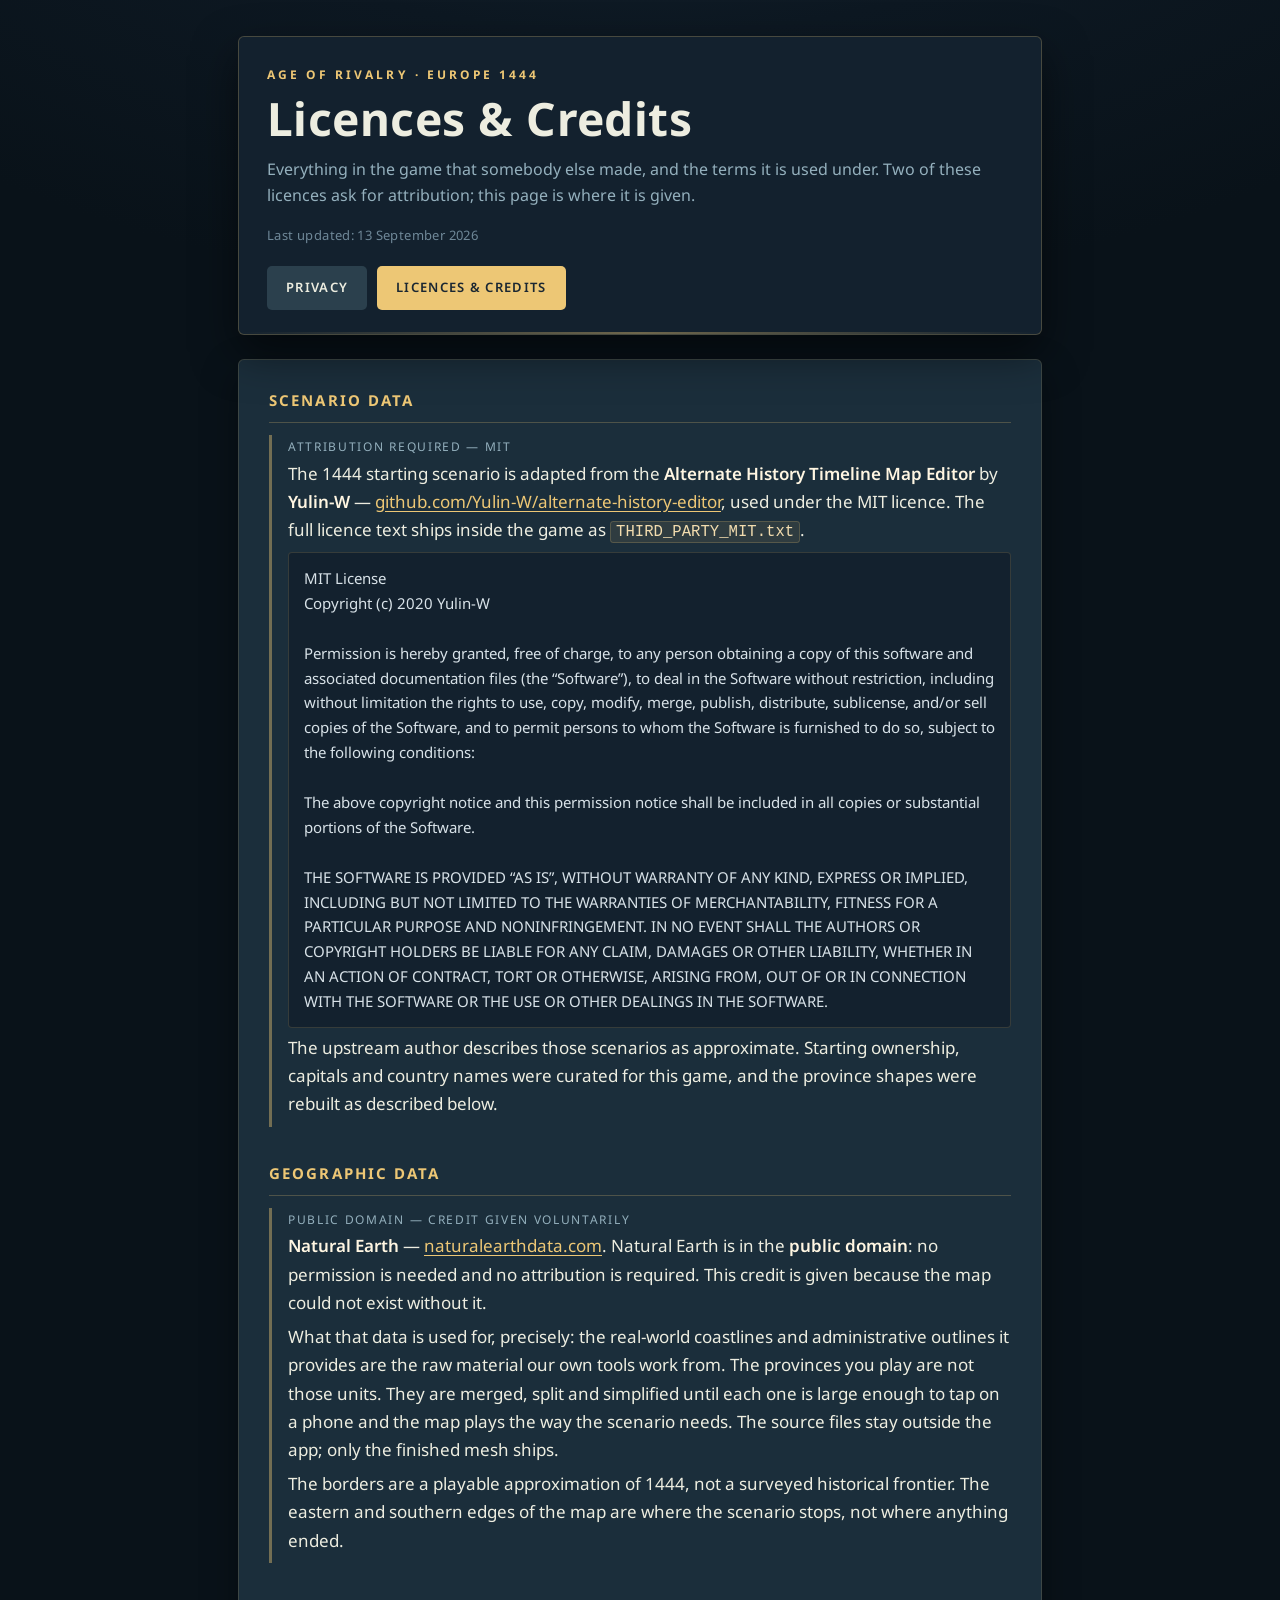
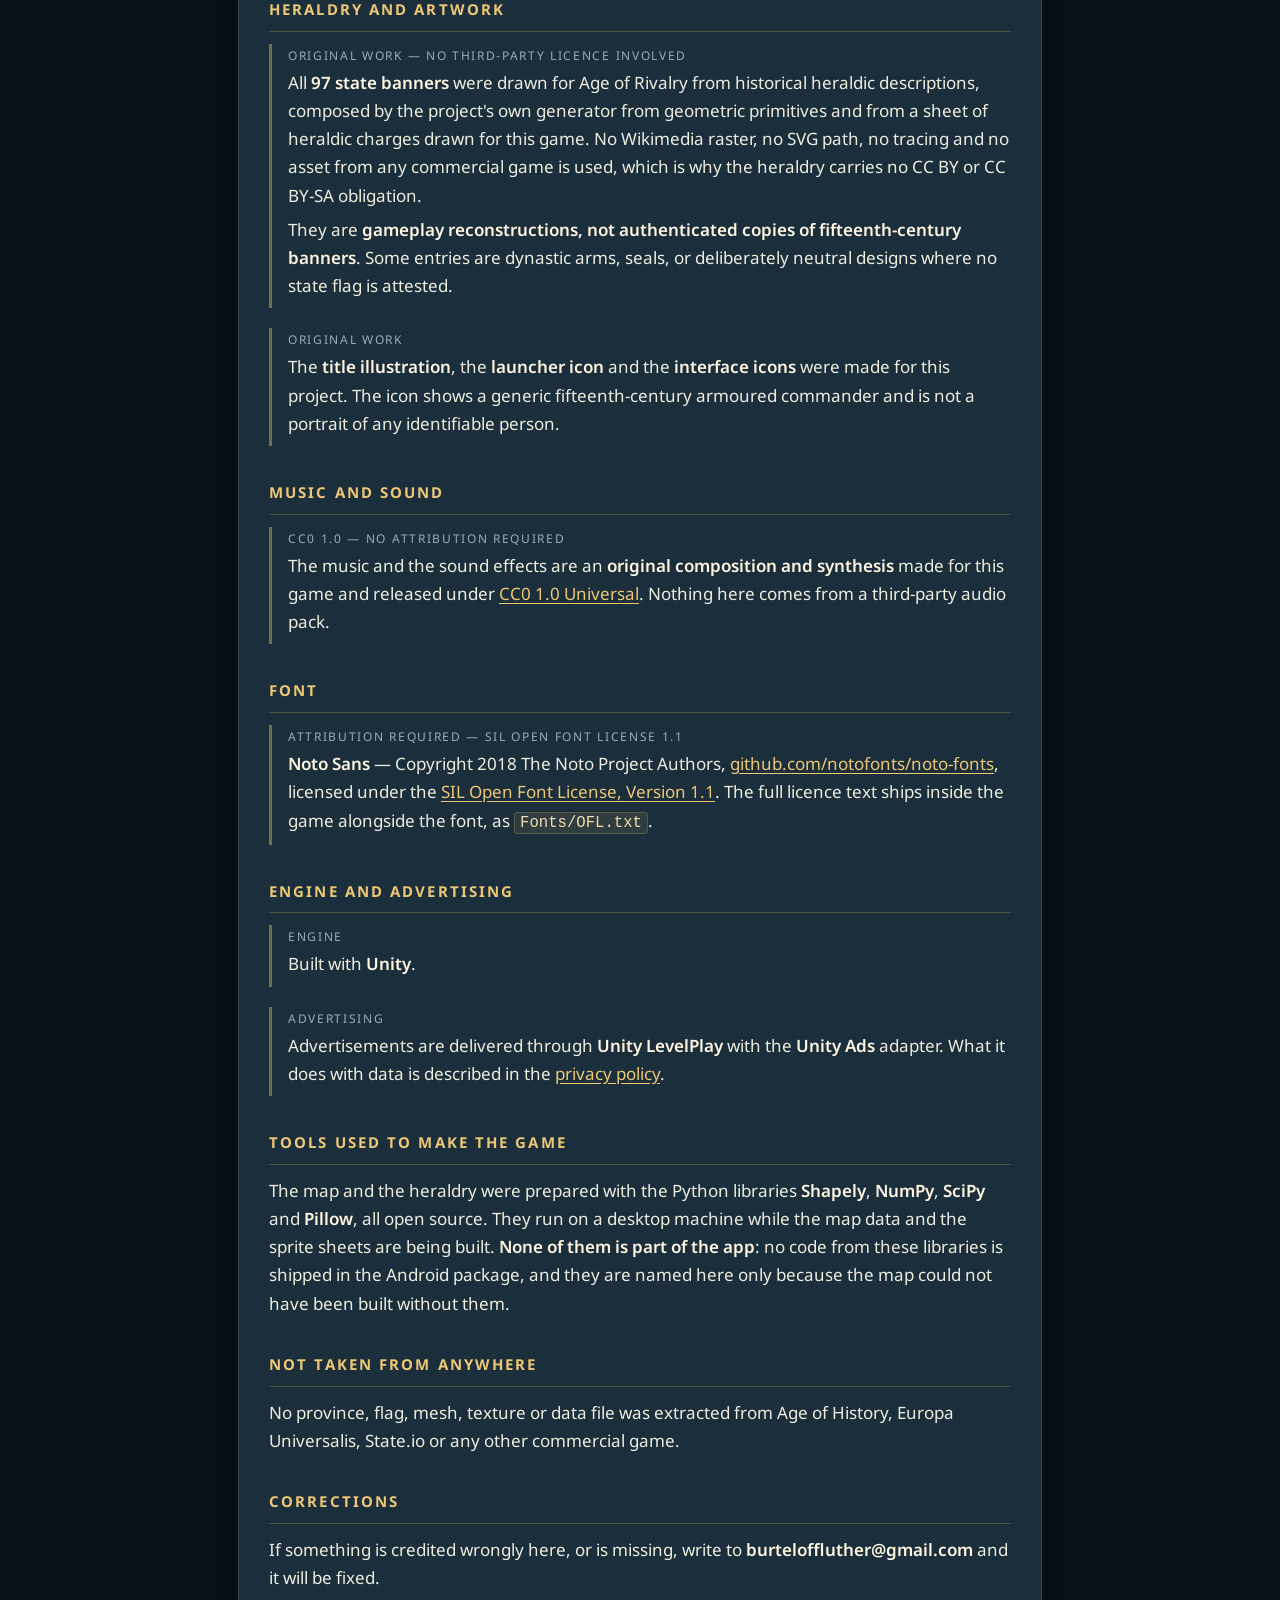
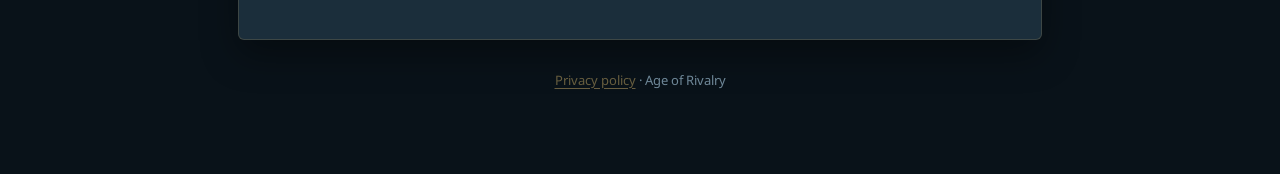
==== licenses.html @ c4c63374 "Политика конфиденциальности и лицензии Age of Rivalry Статический сайт для ссылки из Play Console и " ====
<!doctype html>
<html lang="en">
<head>
  <meta charset="utf-8" />
  <meta name="viewport" content="width=device-width,initial-scale=1" />
  <title>Age of Rivalry — Licences &amp; Credits</title>
  <meta name="description" content="Third-party data, fonts and software used in Age of Rivalry, with their licences." />
  <link rel="stylesheet" href="styles.css" />
</head>
<body>
  <main class="container">
    <header class="plate">
      <p class="eyebrow">Age of Rivalry · Europe 1444</p>
      <h1>Licences &amp; Credits</h1>
      <p class="lead">Everything in the game that somebody else made, and the terms it is used under. Two of these licences ask for attribution; this page is where it is given.</p>
      <p class="stamp">Last updated: 13 September 2026</p>
      <nav class="nav">
        <a href="index.html">Privacy</a>
        <a href="licenses.html" aria-current="page">Licences &amp; credits</a>
      </nav>
    </header>

    <section class="panel">
      <h2>Scenario data</h2>
      <div class="credit">
        <p class="what">Attribution required — MIT</p>
        <p>The 1444 starting scenario is adapted from the <strong>Alternate History Timeline Map Editor</strong> by <strong>Yulin-W</strong> — <a href="https://github.com/Yulin-W/alternate-history-editor" rel="noopener">github.com/Yulin-W/alternate-history-editor</a>, used under the MIT licence. The full licence text ships inside the game as <code>THIRD_PARTY_MIT.txt</code>.</p>
        <p class="quote">MIT License<br />Copyright (c) 2020 Yulin-W<br /><br />Permission is hereby granted, free of charge, to any person obtaining a copy of this software and associated documentation files (the “Software”), to deal in the Software without restriction, including without limitation the rights to use, copy, modify, merge, publish, distribute, sublicense, and/or sell copies of the Software, and to permit persons to whom the Software is furnished to do so, subject to the following conditions:<br /><br />The above copyright notice and this permission notice shall be included in all copies or substantial portions of the Software.<br /><br />THE SOFTWARE IS PROVIDED “AS IS”, WITHOUT WARRANTY OF ANY KIND, EXPRESS OR IMPLIED, INCLUDING BUT NOT LIMITED TO THE WARRANTIES OF MERCHANTABILITY, FITNESS FOR A PARTICULAR PURPOSE AND NONINFRINGEMENT. IN NO EVENT SHALL THE AUTHORS OR COPYRIGHT HOLDERS BE LIABLE FOR ANY CLAIM, DAMAGES OR OTHER LIABILITY, WHETHER IN AN ACTION OF CONTRACT, TORT OR OTHERWISE, ARISING FROM, OUT OF OR IN CONNECTION WITH THE SOFTWARE OR THE USE OR OTHER DEALINGS IN THE SOFTWARE.</p>
        <p>The upstream author describes those scenarios as approximate. Starting ownership, capitals and country names were curated for this game, and the province shapes were rebuilt as described below.</p>
      </div>

      <h2>Geographic data</h2>
      <div class="credit">
        <p class="what">Public domain — credit given voluntarily</p>
        <p><strong>Natural Earth</strong> — <a href="https://www.naturalearthdata.com/" rel="noopener">naturalearthdata.com</a>. Natural Earth is in the <strong>public domain</strong>: no permission is needed and no attribution is required. This credit is given because the map could not exist without it.</p>
        <p>What that data is used for, precisely: the real-world coastlines and administrative outlines it provides are the raw material our own tools work from. The provinces you play are not those units. They are merged, split and simplified until each one is large enough to tap on a phone and the map plays the way the scenario needs. The source files stay outside the app; only the finished mesh ships.</p>
        <p>The borders are a playable approximation of 1444, not a surveyed historical frontier. The eastern and southern edges of the map are where the scenario stops, not where anything ended.</p>
      </div>

      <h2>Heraldry and artwork</h2>
      <div class="credit">
        <p class="what">Original work — no third-party licence involved</p>
        <p>All <strong>97 state banners</strong> were drawn for Age of Rivalry from historical heraldic descriptions, composed by the project's own generator from geometric primitives and from a sheet of heraldic charges drawn for this game. No Wikimedia raster, no SVG path, no tracing and no asset from any commercial game is used, which is why the heraldry carries no CC BY or CC BY-SA obligation.</p>
        <p>They are <strong>gameplay reconstructions, not authenticated copies of fifteenth-century banners</strong>. Some entries are dynastic arms, seals, or deliberately neutral designs where no state flag is attested.</p>
      </div>
      <div class="credit">
        <p class="what">Original work</p>
        <p>The <strong>title illustration</strong>, the <strong>launcher icon</strong> and the <strong>interface icons</strong> were made for this project. The icon shows a generic fifteenth-century armoured commander and is not a portrait of any identifiable person.</p>
      </div>

      <h2>Music and sound</h2>
      <div class="credit">
        <p class="what">CC0 1.0 — no attribution required</p>
        <p>The music and the sound effects are an <strong>original composition and synthesis</strong> made for this game and released under <a href="https://creativecommons.org/publicdomain/zero/1.0/" rel="noopener">CC0 1.0 Universal</a>. Nothing here comes from a third-party audio pack.</p>
      </div>

      <h2>Font</h2>
      <div class="credit">
        <p class="what">Attribution required — SIL Open Font License 1.1</p>
        <p><strong>Noto Sans</strong> — Copyright 2018 The Noto Project Authors, <a href="https://github.com/notofonts/noto-fonts" rel="noopener">github.com/notofonts/noto-fonts</a>, licensed under the <a href="https://openfontlicense.org/" rel="noopener">SIL Open Font License, Version 1.1</a>. The full licence text ships inside the game alongside the font, as <code>Fonts/OFL.txt</code>.</p>
      </div>

      <h2>Engine and advertising</h2>
      <div class="credit">
        <p class="what">Engine</p>
        <p>Built with <strong>Unity</strong>.</p>
      </div>
      <div class="credit">
        <p class="what">Advertising</p>
        <p>Advertisements are delivered through <strong>Unity LevelPlay</strong> with the <strong>Unity Ads</strong> adapter. What it does with data is described in the <a href="index.html">privacy policy</a>.</p>
      </div>

      <h2>Tools used to make the game</h2>
      <p>The map and the heraldry were prepared with the Python libraries <strong>Shapely</strong>, <strong>NumPy</strong>, <strong>SciPy</strong> and <strong>Pillow</strong>, all open source. They run on a desktop machine while the map data and the sprite sheets are being built. <strong>None of them is part of the app</strong>: no code from these libraries is shipped in the Android package, and they are named here only because the map could not have been built without them.</p>

      <h2>Not taken from anywhere</h2>
      <p>No province, flag, mesh, texture or data file was extracted from Age of History, Europa Universalis, State.io or any other commercial game.</p>

      <h2>Corrections</h2>
      <p>If something is credited wrongly here, or is missing, write to <strong>burteloffluther@gmail.com</strong> and it will be fixed.</p>
    </section>

    <footer>
      <p><a href="index.html">Privacy policy</a> · Age of Rivalry</p>
    </footer>
  </main>
</body>
</html>
---- styles.css ----
/* Age of Rivalry — legal pages.
   The game is a dark slate interface over a political map, with gold used only
   for headings and emphasis. These pages use the same three values, taken from
   UIFactory: Ink #13212E, Panel #1B2E3B, Gold #EDC775. */

@import url("https://fonts.googleapis.com/css2?family=Noto+Sans:wght@400;500;600;700&display=swap");

:root {
  --ground: #0d1822;
  --ground-deep: #091219;
  --ink: #13212e;
  --panel: #1b2e3b;
  --raised: #2b404d;
  --text: #edede0;
  --muted: #94b0bd;
  --gold: #edc775;
  --gold-dim: rgba(237, 199, 117, 0.42);
  --gold-line: rgba(237, 199, 117, 0.24);
}

* { box-sizing: border-box; }

html { -webkit-text-size-adjust: 100%; }

body {
  margin: 0;
  background:
    radial-gradient(1100px 640px at 50% -10%, #1a2c3a 0%, var(--ground) 58%, var(--ground-deep) 100%);
  color: var(--text);
  font-family: "Noto Sans", "Segoe UI", system-ui, sans-serif;
  line-height: 1.66;
  font-size: 17px;
}

.container {
  max-width: 840px;
  margin: 0 auto;
  padding: 36px 18px 72px;
}

/* --- the header plate, the game's title block ----------------------------- */

.plate {
  background: var(--ink);
  border: 1px solid var(--gold-line);
  border-radius: 6px;
  padding: 28px 28px 24px;
  margin-bottom: 24px;
  box-shadow: 0 18px 44px rgba(0, 0, 0, 0.5);
  position: relative;
}

.plate::after {
  content: "";
  position: absolute;
  left: 0;
  right: 0;
  bottom: 0;
  height: 2px;
  border-radius: 0 0 6px 6px;
  background: linear-gradient(90deg, transparent, var(--gold-dim), transparent);
}

.eyebrow {
  margin: 0 0 8px;
  letter-spacing: 0.26em;
  text-transform: uppercase;
  font-size: 12px;
  font-weight: 700;
  color: var(--gold);
}

.plate h1 {
  margin: 0 0 12px;
  font-weight: 700;
  font-size: clamp(30px, 6.4vw, 46px);
  line-height: 1.1;
  letter-spacing: 0.01em;
  color: var(--text);
}

.lead { margin: 0; color: var(--muted); font-size: 16px; }

.stamp {
  margin: 16px 0 0;
  font-size: 13px;
  color: #6f8898;
  letter-spacing: 0.03em;
}

/* --- the panels the text sits on ------------------------------------------ */

.panel {
  background: var(--panel);
  border: 1px solid rgba(237, 199, 117, 0.16);
  border-radius: 6px;
  padding: 28px 30px 32px;
  box-shadow: 0 14px 36px rgba(0, 0, 0, 0.38);
}

.panel + .panel { margin-top: 22px; }

h2 {
  font-weight: 700;
  font-size: 15px;
  letter-spacing: 0.14em;
  text-transform: uppercase;
  margin: 34px 0 12px;
  padding-bottom: 9px;
  border-bottom: 1px solid var(--gold-line);
  color: var(--gold);
}

.panel > h2:first-child { margin-top: 0; }

h3 { font-size: 17px; margin: 22px 0 6px; color: var(--text); }

p { margin: 0 0 14px; }

ul { margin: 0 0 16px; padding-left: 22px; }

li { margin-bottom: 8px; }

strong { color: #fff6e2; font-weight: 600; }

code {
  font-family: ui-monospace, "Cascadia Mono", Consolas, monospace;
  font-size: 0.92em;
  background: rgba(237, 199, 117, 0.09);
  border: 1px solid rgba(237, 199, 117, 0.2);
  border-radius: 3px;
  padding: 1px 5px;
  color: #f2dcae;
}

a { color: var(--gold); text-underline-offset: 3px; }

a:hover { color: #fbe0a8; }

/* --- credit entries ------------------------------------------------------- */

.credit {
  border-left: 3px solid var(--gold-dim);
  padding: 2px 0 2px 16px;
  margin: 0 0 20px;
}

.credit p { margin: 0 0 6px; }

.credit .what {
  font-size: 12px;
  letter-spacing: 0.14em;
  text-transform: uppercase;
  color: var(--muted);
  margin-bottom: 3px;
}

.quote {
  background: var(--ink);
  border: 1px solid rgba(237, 199, 117, 0.16);
  border-radius: 4px;
  padding: 13px 15px;
  font-size: 15px;
  color: #d8e2e8;
  margin: 0 0 12px;
}

/* --- links between the two pages, styled as the game's buttons ------------ */

.nav { display: flex; flex-wrap: wrap; gap: 10px; margin-top: 20px; }

.nav a {
  font-size: 13px;
  font-weight: 600;
  letter-spacing: 0.1em;
  text-transform: uppercase;
  text-decoration: none;
  color: var(--text);
  background: var(--raised);
  border: 1px solid transparent;
  border-radius: 5px;
  padding: 10px 18px;
}

.nav a:hover { background: #35505f; }

.nav a[aria-current="page"] {
  background: var(--gold);
  color: #1a2732;
}

footer {
  margin-top: 30px;
  text-align: center;
  color: #6f8898;
  font-size: 13px;
}

footer a { color: var(--gold-dim); }

footer a:hover { color: var(--gold); }

@media (max-width: 560px) {
  body { font-size: 16px; }
  .panel { padding: 22px 18px 26px; }
  .plate { padding: 22px 18px 20px; }
}
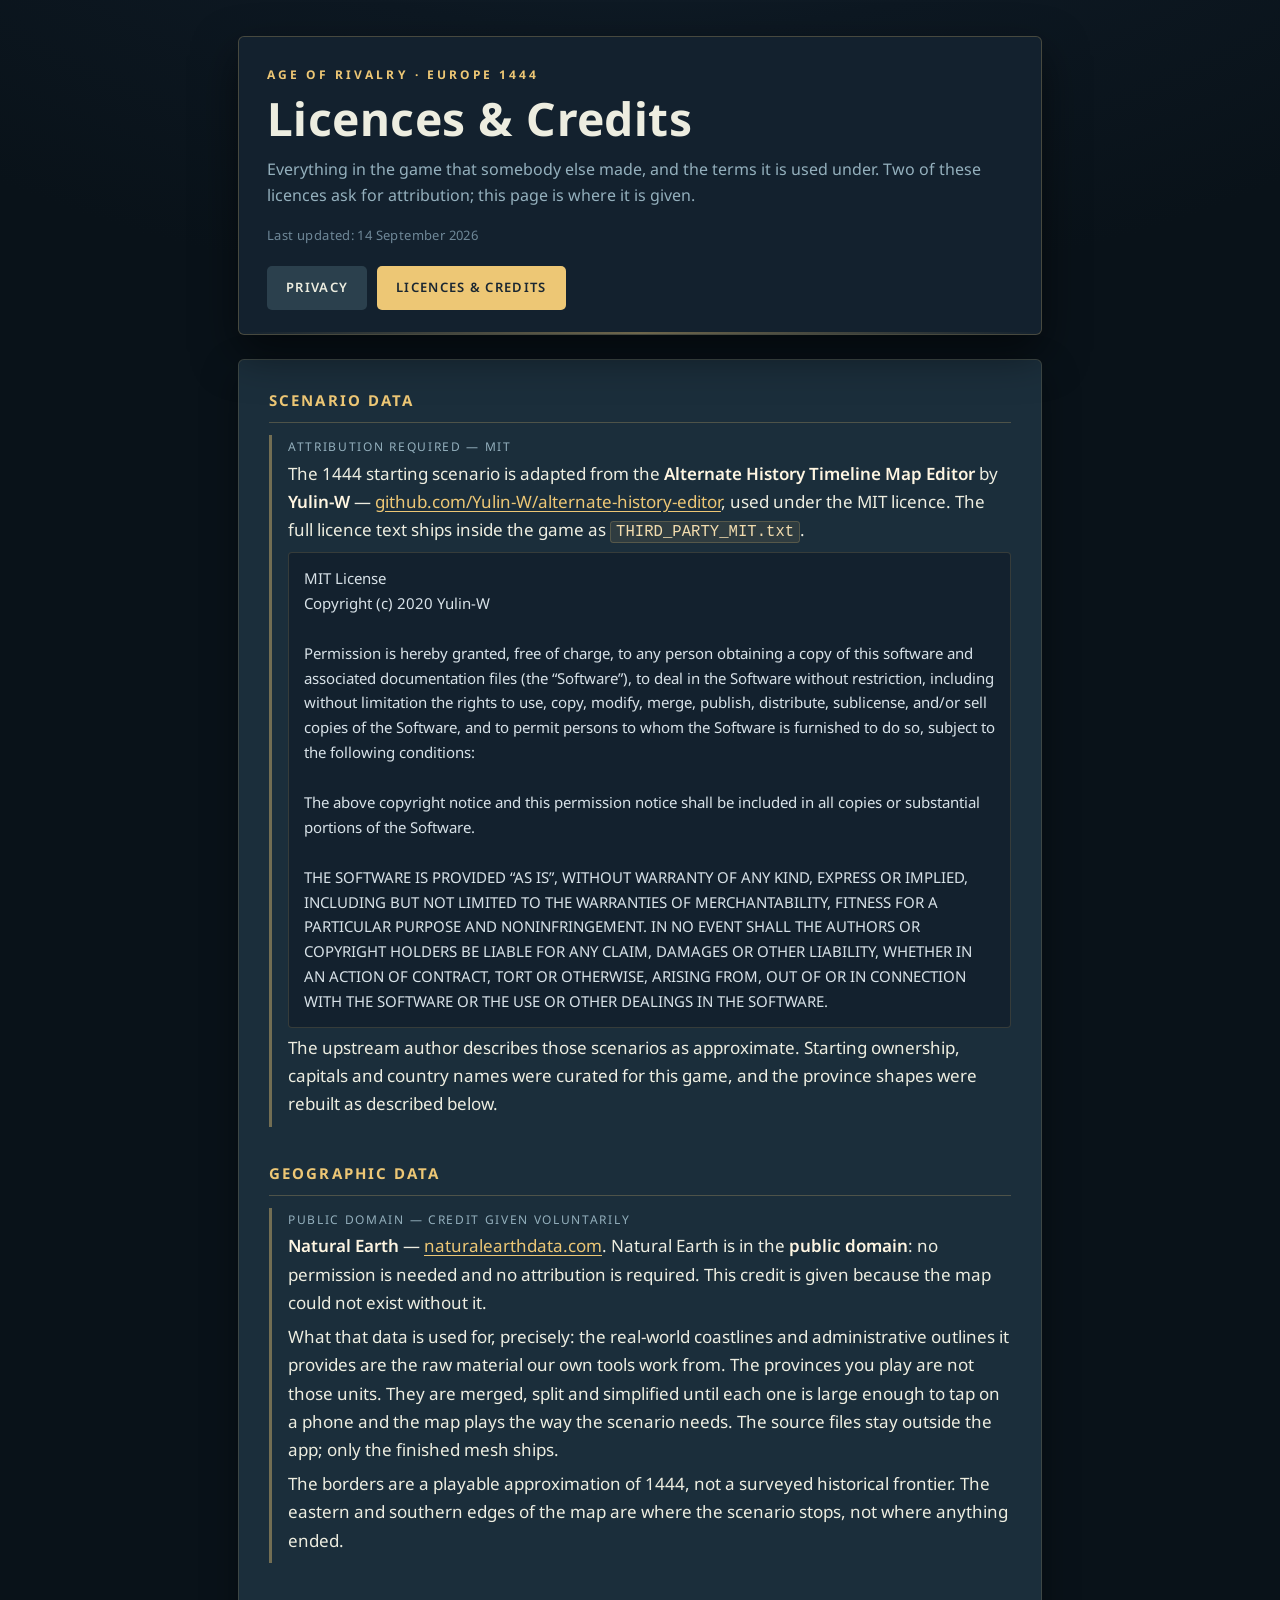
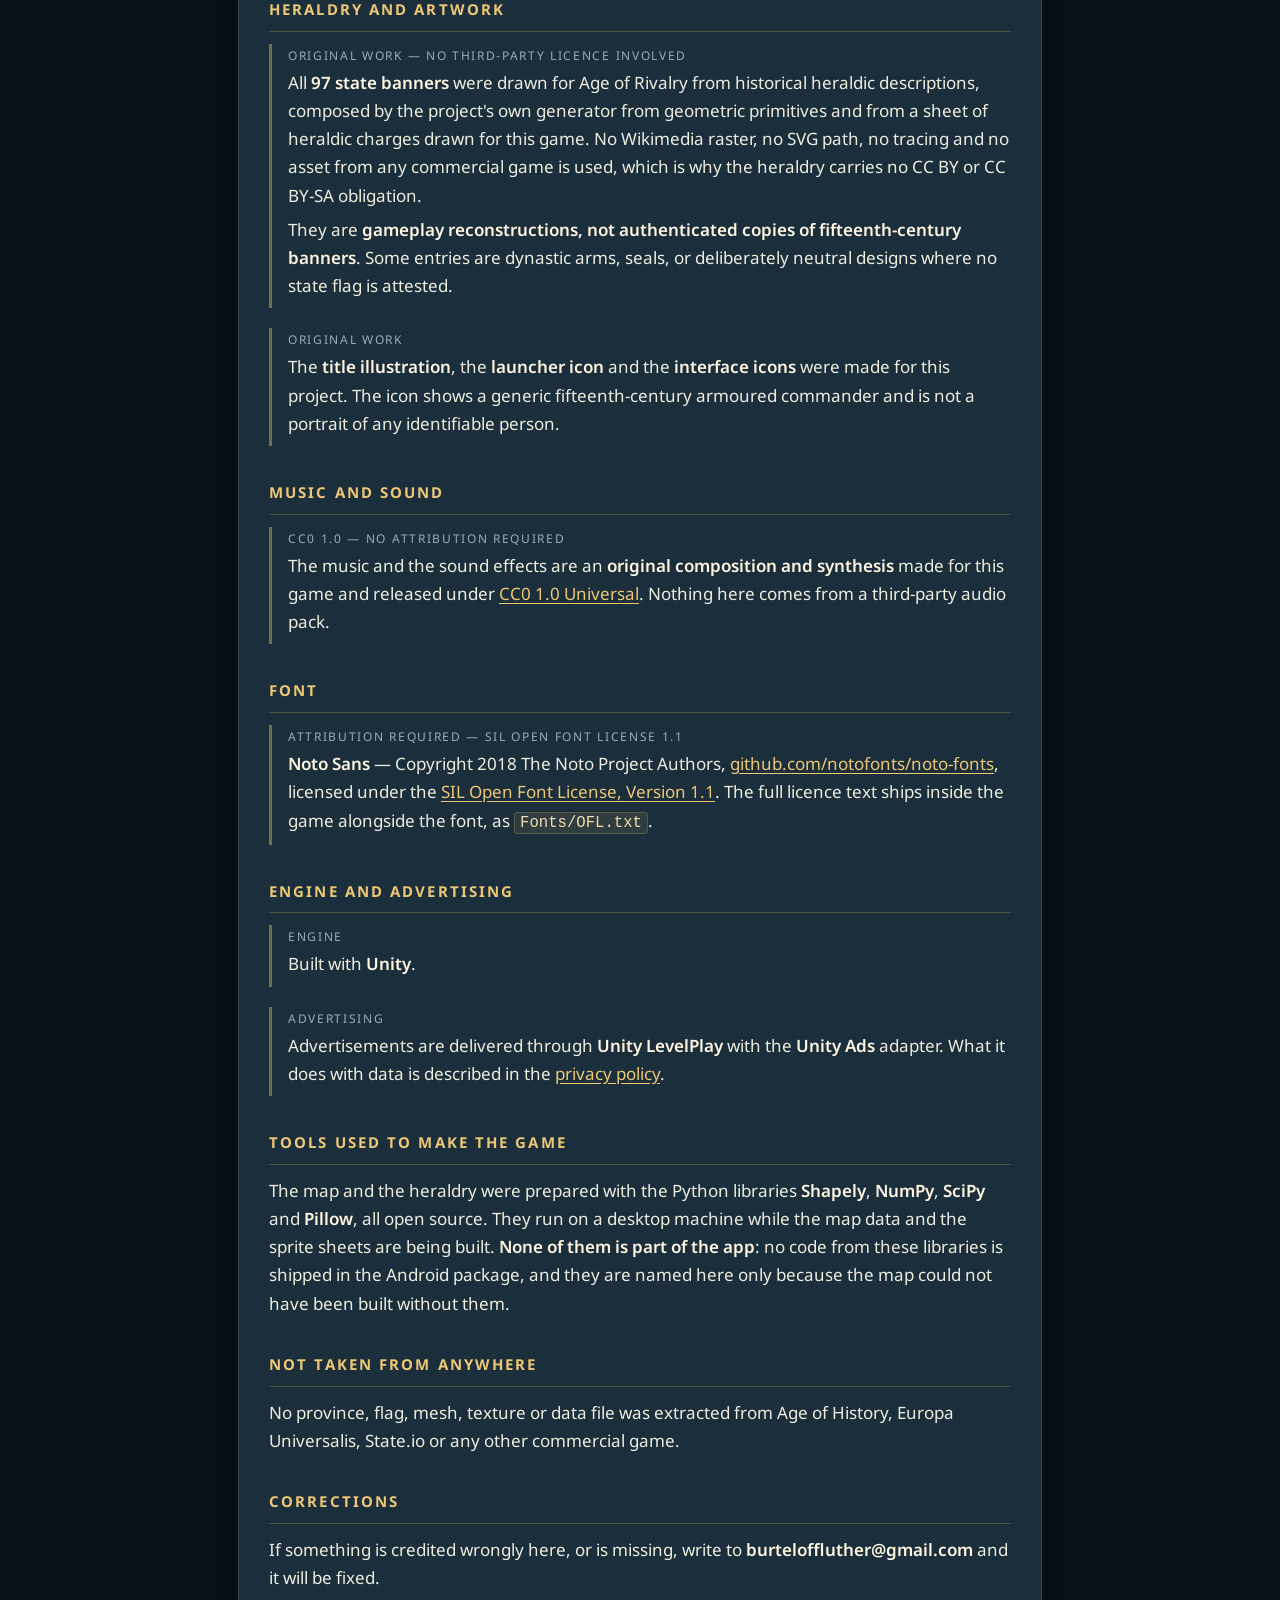
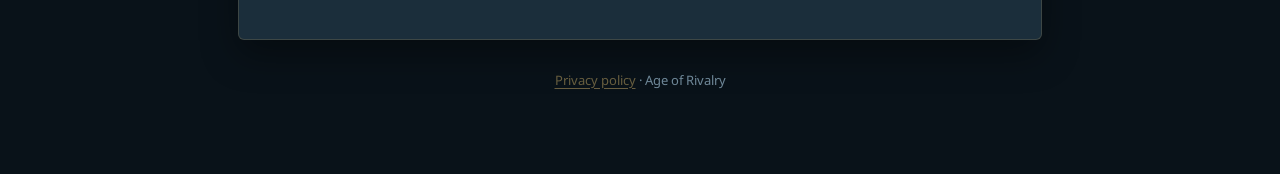
==== commit f18e8f56: "Политика: полноэкранная реклама есть, и три формулировки уточнены Фраза «There are no full-screen ad" ====
--- a/licenses.html
+++ b/licenses.html
@@ -13,7 +13,7 @@
       <p class="eyebrow">Age of Rivalry · Europe 1444</p>
       <h1>Licences &amp; Credits</h1>
       <p class="lead">Everything in the game that somebody else made, and the terms it is used under. Two of these licences ask for attribution; this page is where it is given.</p>
-      <p class="stamp">Last updated: 13 September 2026</p>
+      <p class="stamp">Last updated: 14 September 2026</p>
       <nav class="nav">
         <a href="index.html">Privacy</a>
         <a href="licenses.html" aria-current="page">Licences &amp; credits</a>
